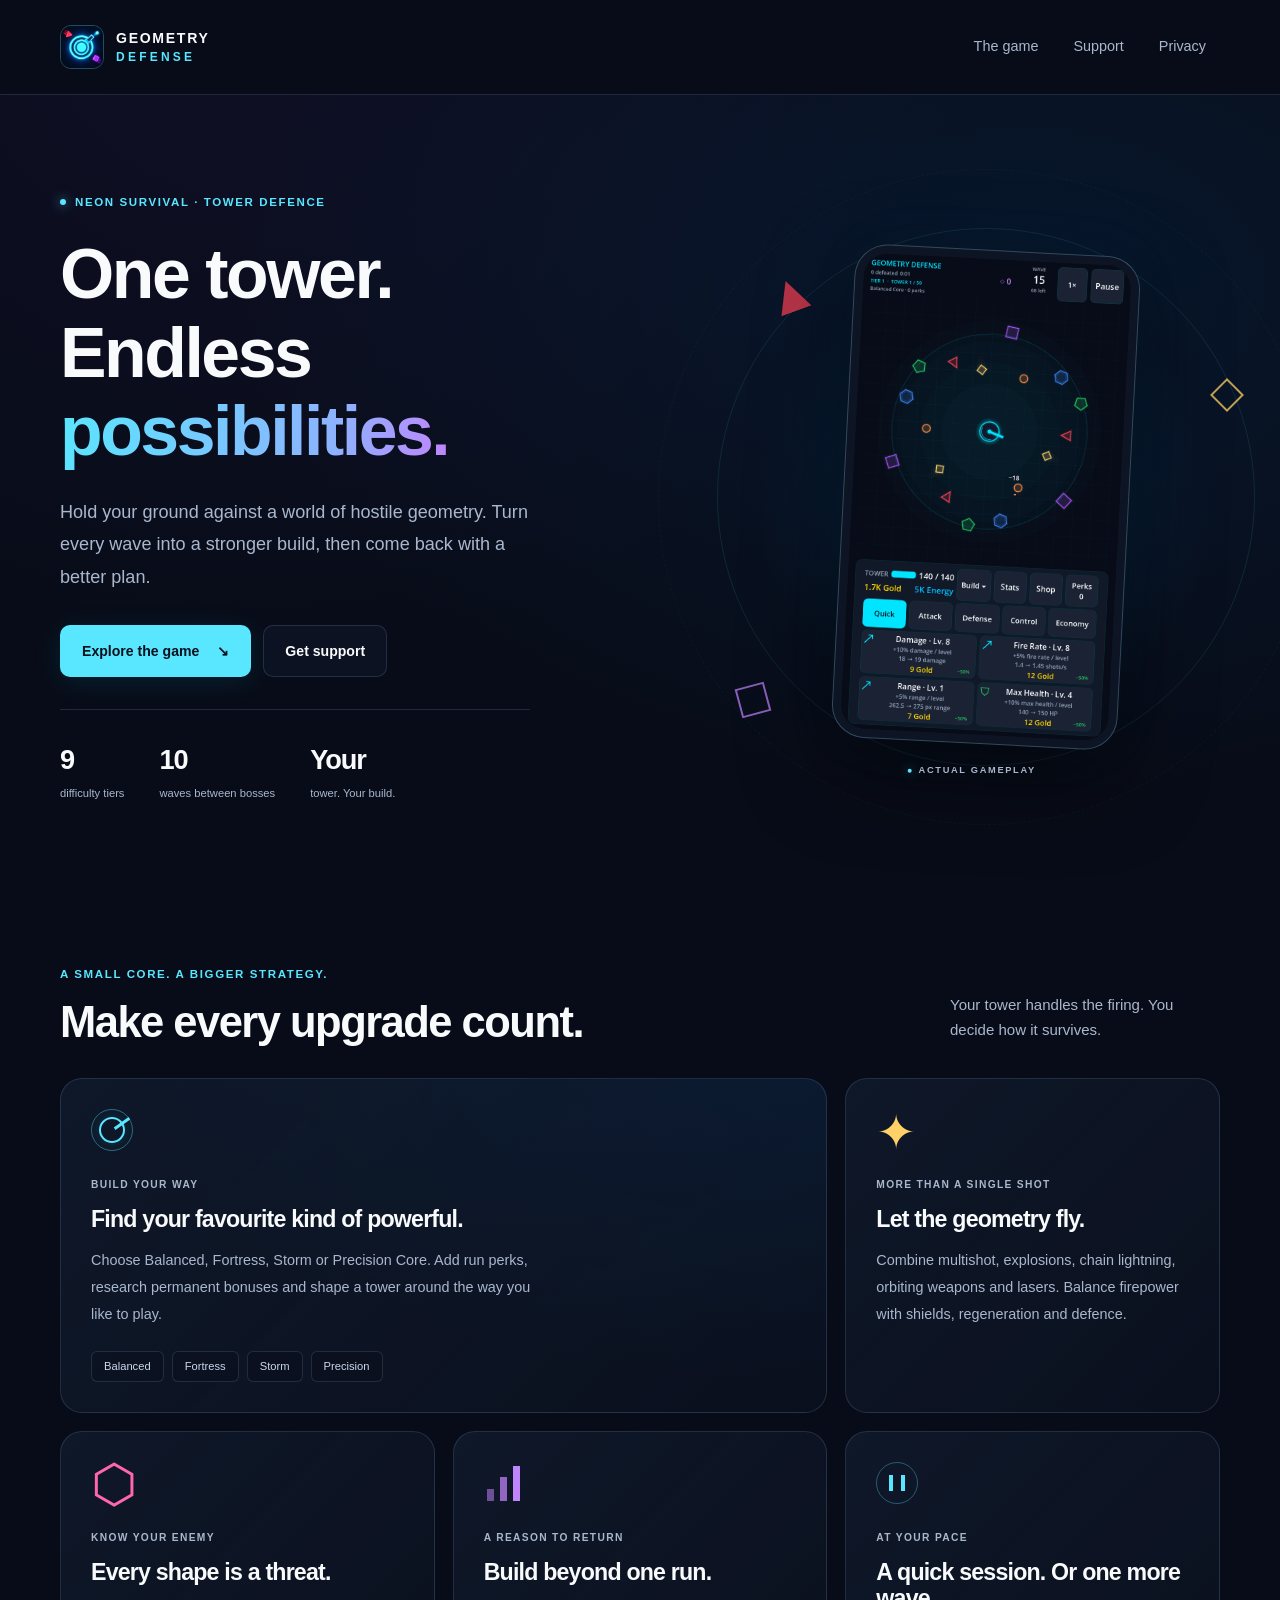
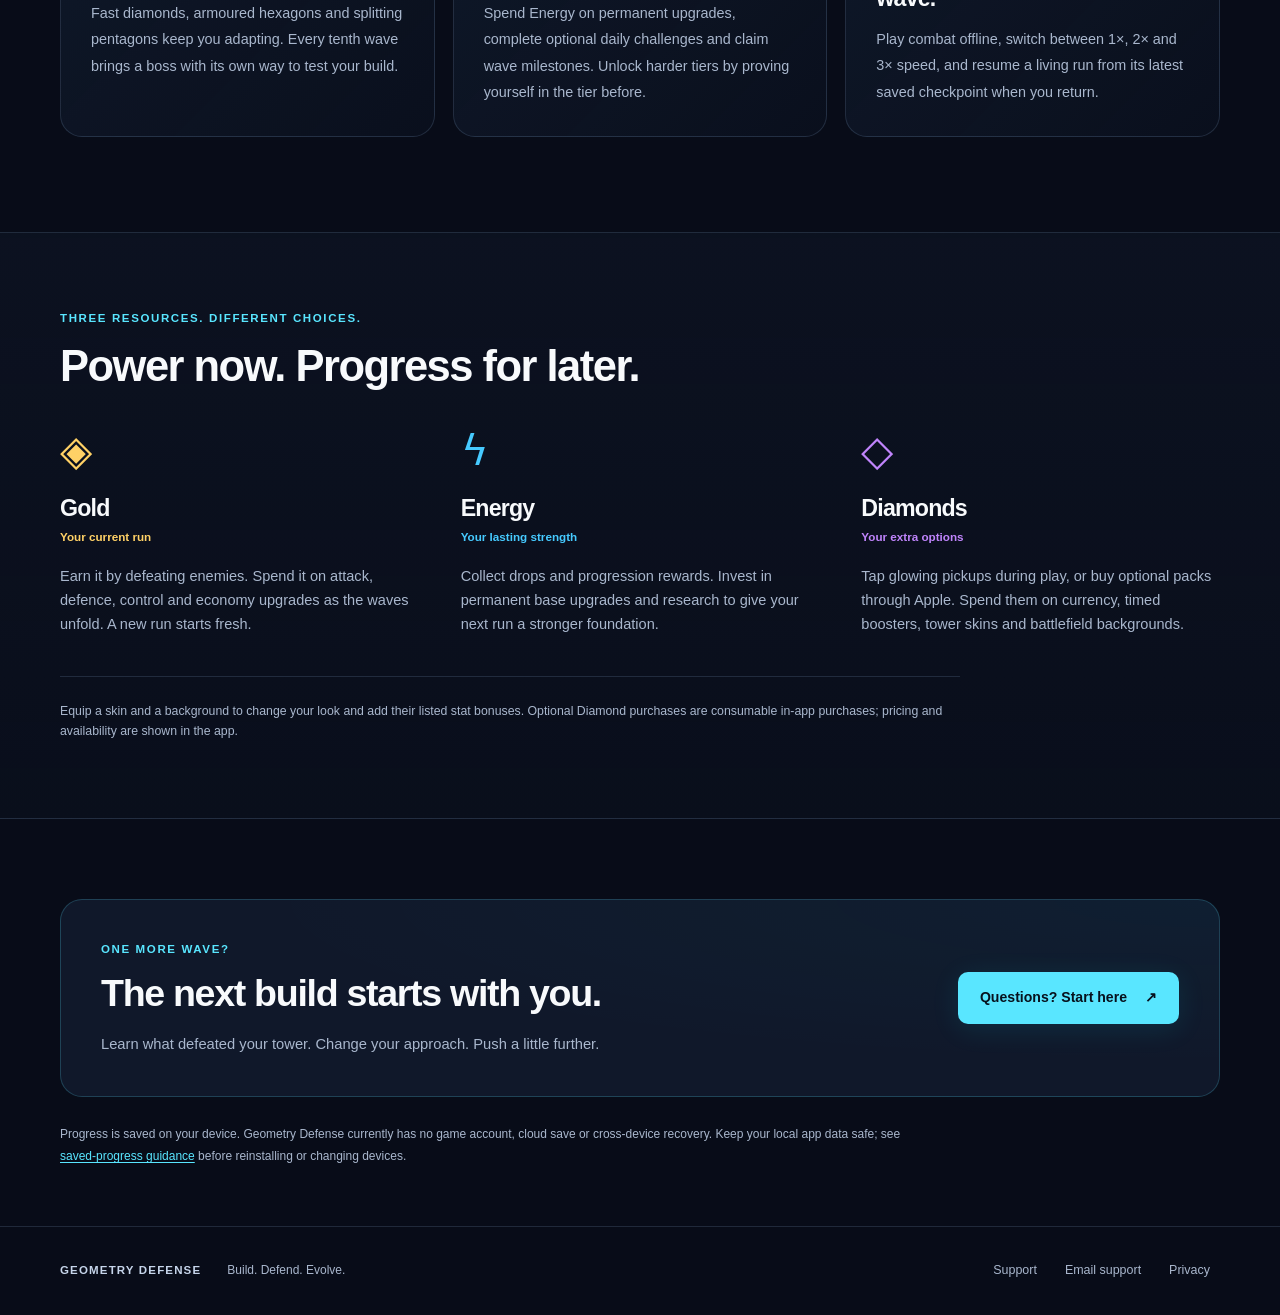
==== index.html @ 66e9f02a "Add files via upload" ====
<!doctype html>
<html lang="en-GB">
<head>
  <meta charset="utf-8">
  <meta name="viewport" content="width=device-width, initial-scale=1">
  <meta name="theme-color" content="#080C18">
  <meta name="description" content="Build a stronger tower. Survive another wave. Geometry Defense is a neon survival tower defence game with nine tiers, powerful upgrades and a build to make your own.">
  <title>Geometry Defense — Build. Defend. Evolve.</title>
  <link rel="icon" href="./assets/app-icon.png" type="image/png">
  <link rel="stylesheet" href="./assets/site.css">
</head>
<body>
  <a class="skip-link" href="#main">Skip to content</a>
  <header class="site-header">
    <div class="container header-inner">
      <a class="brand" href="./index.html" aria-label="Geometry Defense home">
        <img class="brand-icon" src="./assets/app-icon.png" width="44" height="44" alt="">
        <span class="brand-name">GEOMETRY<span>DEFENSE</span></span>
      </a>
      <nav class="site-nav" aria-label="Main navigation">
        <a href="#features">The game</a>
        <a href="./support.html">Support</a>
        <a href="./privacy.html">Privacy</a>
      </nav>
    </div>
  </header>
  <main id="main">
    <section class="hero container" aria-labelledby="hero-title">
      <div class="hero-copy">
        <p class="eyebrow"><span class="status-dot" aria-hidden="true"></span> NEON SURVIVAL · TOWER DEFENCE</p>
        <h1 id="hero-title">One tower.<br>Endless <span class="text-gradient">possibilities.</span></h1>
        <p class="hero-description">Hold your ground against a world of hostile geometry. Turn every wave into a stronger build, then come back with a better plan.</p>
        <div class="hero-actions">
          <a class="button button--primary" href="#features">Explore the game <span aria-hidden="true">↘</span></a>
          <a class="button button--secondary" href="./support.html">Get support</a>
        </div>
        <dl class="hero-facts">
          <div><dt>9</dt><dd>difficulty tiers</dd></div>
          <div><dt>10</dt><dd>waves between bosses</dd></div>
          <div><dt>Your</dt><dd>tower. Your build.</dd></div>
        </dl>
      </div>
      <div class="hero-visual">
        <div class="orbit orbit--one" aria-hidden="true"></div>
        <div class="orbit orbit--two" aria-hidden="true"></div>
        <span class="floating-shape floating-shape--triangle" aria-hidden="true"></span>
        <span class="floating-shape floating-shape--diamond" aria-hidden="true"></span>
        <span class="floating-shape floating-shape--square" aria-hidden="true"></span>
        <figure class="phone-frame">
          <div class="phone-screen"><img src="./assets/gameplay.png" width="720" height="1280" alt="Geometry Defense gameplay, showing the central neon tower, geometric enemies and two-column upgrade controls." fetchpriority="high"></div>
          <figcaption><span class="status-dot" aria-hidden="true"></span> ACTUAL GAMEPLAY</figcaption>
        </figure>
      </div>
    </section>

    <section class="feature-section container" id="features" aria-labelledby="features-title">
      <div class="section-heading">
        <div><p class="eyebrow">A SMALL CORE. A BIGGER STRATEGY.</p><h2 id="features-title">Make every upgrade count.</h2></div>
        <p>Your tower handles the firing. You decide how it survives.</p>
      </div>
      <div class="feature-grid">
        <article class="feature-card feature-card--wide">
          <div class="feature-symbol symbol-target" aria-hidden="true"><span></span></div>
          <p class="card-kicker">BUILD YOUR WAY</p>
          <h3>Find your favourite kind of powerful.</h3>
          <p>Choose Balanced, Fortress, Storm or Precision Core. Add run perks, research permanent bonuses and shape a tower around the way you like to play.</p>
          <div class="build-tags" aria-label="Available Cores"><span>Balanced</span><span>Fortress</span><span>Storm</span><span>Precision</span></div>
        </article>
        <article class="feature-card">
          <div class="feature-symbol symbol-burst" aria-hidden="true">✦</div>
          <p class="card-kicker">MORE THAN A SINGLE SHOT</p>
          <h3>Let the geometry fly.</h3>
          <p>Combine multishot, explosions, chain lightning, orbiting weapons and lasers. Balance firepower with shields, regeneration and defence.</p>
        </article>
        <article class="feature-card">
          <div class="feature-symbol symbol-boss" aria-hidden="true">⬡</div>
          <p class="card-kicker">KNOW YOUR ENEMY</p>
          <h3>Every shape is a threat.</h3>
          <p>Fast diamonds, armoured hexagons and splitting pentagons keep you adapting. Every tenth wave brings a boss with its own way to test your build.</p>
        </article>
        <article class="feature-card">
          <div class="feature-symbol symbol-progress" aria-hidden="true"><i></i><i></i><i></i></div>
          <p class="card-kicker">A REASON TO RETURN</p>
          <h3>Build beyond one run.</h3>
          <p>Spend Energy on permanent upgrades, complete optional daily challenges and claim wave milestones. Unlock harder tiers by proving yourself in the tier before.</p>
        </article>
        <article class="feature-card">
          <div class="feature-symbol symbol-pause" aria-hidden="true"><i></i><i></i></div>
          <p class="card-kicker">AT YOUR PACE</p>
          <h3>A quick session. Or one more wave.</h3>
          <p>Play combat offline, switch between 1×, 2× and 3× speed, and resume a living run from its latest saved checkpoint when you return.</p>
        </article>
      </div>
    </section>

    <section class="currency-section" aria-labelledby="currency-title">
      <div class="container">
        <div class="section-heading"><div><p class="eyebrow">THREE RESOURCES. DIFFERENT CHOICES.</p><h2 id="currency-title">Power now. Progress for later.</h2></div></div>
        <div class="currency-grid">
          <article class="currency-card currency-card--gold"><span class="currency-icon" aria-hidden="true">◈</span><h3>Gold</h3><p class="currency-role">Your current run</p><p>Earn it by defeating enemies. Spend it on attack, defence, control and economy upgrades as the waves unfold. A new run starts fresh.</p></article>
          <article class="currency-card currency-card--energy"><span class="currency-icon" aria-hidden="true">ϟ</span><h3>Energy</h3><p class="currency-role">Your lasting strength</p><p>Collect drops and progression rewards. Invest in permanent base upgrades and research to give your next run a stronger foundation.</p></article>
          <article class="currency-card currency-card--diamonds"><span class="currency-icon" aria-hidden="true">◇</span><h3>Diamonds</h3><p class="currency-role">Your extra options</p><p>Tap glowing pickups during play, or buy optional packs through Apple. Spend them on currency, timed boosters, tower skins and battlefield backgrounds.</p></article>
        </div>
        <p class="section-note">Equip a skin and a background to change your look and add their listed stat bonuses. Optional Diamond purchases are consumable in-app purchases; pricing and availability are shown in the app.</p>
      </div>
    </section>

    <section class="container closing-section" aria-labelledby="closing-title">
      <div class="closing-panel">
        <div><p class="eyebrow">ONE MORE WAVE?</p><h2 id="closing-title">The next build starts with you.</h2><p>Learn what defeated your tower. Change your approach. Push a little further.</p></div>
        <a class="button button--primary" href="./support.html">Questions? Start here <span aria-hidden="true">↗</span></a>
      </div>
      <p class="save-note">Progress is saved on your device. Geometry Defense currently has no game account, cloud save or cross-device recovery. Keep your local app data safe; see <a href="./support.html#saved-progress">saved-progress guidance</a> before reinstalling or changing devices.</p>
    </section>
  </main>
  <footer class="site-footer"><div class="container footer-inner"><a class="footer-brand" href="./index.html">GEOMETRY DEFENSE</a><p>Build. Defend. Evolve.</p><nav class="footer-links" aria-label="Footer navigation"><a href="./support.html">Support</a><a href="mailto:tony-dev86@outlook.com">Email support</a><a href="./privacy.html">Privacy</a></nav></div></footer>
</body>
</html>
---- assets/site.css ----
/* Geometry Defense: dependency-free, accessible GitHub Pages presentation. */
:root {
  color-scheme: dark;
  --bg: #080c18;
  --surface: #10182a;
  --panel: #111827;
  --text: #f8fafc;
  --muted: #a9b7cd;
  --cyan: #59e6ff;
  --cyan-bright: #00e5ff;
  --purple: #c084fc;
  --gold: #ffd166;
  --line: rgba(150, 184, 222, .17);
  --radius: 22px;
}
* { box-sizing: border-box; }
html { scroll-behavior: smooth; scroll-padding-top: 104px; }
body { margin: 0; overflow-x: clip; background: var(--bg); color: var(--text); font-family: -apple-system, BlinkMacSystemFont, "Segoe UI", sans-serif; font-size: 16px; line-height: 1.65; -webkit-font-smoothing: antialiased; }
body::before { content: ""; position: absolute; inset: 0 0 auto; height: 950px; pointer-events: none; z-index: -1; background: radial-gradient(ellipse at 80% 30%, rgba(0, 140, 255, .09), transparent 55%), radial-gradient(ellipse at 20% 0%, rgba(128, 72, 255, .06), transparent 50%); }
a { color: var(--cyan); text-underline-offset: .2em; }
a:hover { color: #b7f7ff; }
button, input, textarea { font: inherit; }
a:focus-visible, button:focus-visible, input:focus-visible, textarea:focus-visible, summary:focus-visible { outline: 3px solid var(--cyan); outline-offset: 5px; }
img { max-width: 100%; height: auto; }
h1, h2, h3, h4, p, figure { margin-top: 0; }
h1, h2, h3, h4 { color: var(--text); line-height: 1.12; letter-spacing: -.035em; }
h1 { font-size: clamp(2.65rem, 5.45vw, 4.55rem); font-weight: 760; margin-bottom: 26px; }
h2 { font-size: clamp(2rem, 3.4vw, 2.9rem); margin-bottom: 18px; }
h3 { font-size: 1.45rem; margin-bottom: 15px; }
p { margin-bottom: 20px; }
.container { width: min(1160px, calc(100% - 64px)); margin-inline: auto; }
.skip-link { position: fixed; left: 16px; top: -100px; z-index: 100; padding: 12px 20px; border-radius: 8px; background: var(--cyan); color: var(--bg); font-weight: 700; }
.skip-link:focus { top: 12px; }
.site-header { position: relative; z-index: 20; border-bottom: 1px solid var(--line); background: rgba(8, 12, 24, .94); }
.header-inner { display: flex; align-items: center; justify-content: space-between; gap: 28px; min-height: 94px; }
.brand { display: inline-flex; align-items: center; gap: 12px; text-decoration: none; color: var(--text); flex-shrink: 0; }
.brand-icon { width: 44px; height: 44px; border: 1px solid rgba(89, 230, 255, .3); border-radius: 11px; }
.brand-name { font-size: .88rem; font-weight: 800; letter-spacing: .12em; line-height: 1.2; }
.brand-name span { display: block; font-size: .75rem; letter-spacing: .27em; color: var(--cyan); margin-top: 3px; }
.site-nav { display: flex; flex-wrap: wrap; gap: 7px; align-items: center; }
.site-nav a { display: inline-flex; align-items: center; min-height: 44px; padding: 8px 14px; color: var(--muted); text-decoration: none; border-radius: 8px; font-size: .9rem; }
.site-nav a:hover, .site-nav a[aria-current="page"] { background: rgba(89, 230, 255, .06); color: var(--text); }
.hero { display: grid; grid-template-columns: 1.15fr .85fr; align-items: center; gap: 58px; padding-top: 74px; padding-bottom: 90px; min-height: 790px; }
.hero-copy { padding-block: 24px; position: relative; z-index: 1; }
.eyebrow { display: flex; align-items: center; gap: 9px; color: var(--cyan); font-size: .72rem; font-weight: 700; letter-spacing: .14em; line-height: 1.6; margin-bottom: 24px; }
.status-dot { display: inline-block; width: 6px; height: 6px; flex: 0 0 6px; border-radius: 50%; background: var(--cyan); box-shadow: 0 0 11px rgba(89, 230, 255, .7); }
.text-gradient { color: var(--cyan); background: linear-gradient(100deg, #59e6ff, #8db3ff 70%, #c084fc); -webkit-background-clip: text; background-clip: text; -webkit-text-fill-color: transparent; }
.hero-description { max-width: 470px; font-size: 1.13rem; line-height: 1.8; color: var(--muted); }
.hero-actions { display: flex; flex-wrap: wrap; gap: 12px; margin-top: 32px; }
.button { display: inline-flex; align-items: center; justify-content: center; gap: 18px; min-height: 52px; padding: 13px 21px; border: 1px solid transparent; border-radius: 10px; font-size: .88rem; font-weight: 700; text-align: center; line-height: 1.4; text-decoration: none; transition: background .18s ease, transform .18s ease, border-color .18s ease; }
.button:hover { transform: translateY(-2px); }
.button--primary { background: var(--cyan); color: #07111d; box-shadow: 0 5px 28px rgba(0, 229, 255, .1); }
.button--primary:hover { background: #a2f2ff; color: #07111d; }
.button--secondary { color: var(--text); border-color: var(--line); background: rgba(16, 24, 42, .6); }
.button--secondary:hover { border-color: rgba(89, 230, 255, .5); color: var(--text); }
.hero-facts { display: flex; gap: 35px; padding-top: 34px; margin: 32px 0 0; border-top: 1px solid var(--line); max-width: 470px; }
.hero-facts dt { font-size: 1.7rem; font-weight: 700; line-height: 1.2; letter-spacing: -.04em; }
.hero-facts dd { margin: 8px 0 0; font-size: .7rem; color: var(--muted); line-height: 1.45; }
.hero-visual { position: relative; min-width: 0; display: flex; align-items: center; justify-content: center; }
.hero-visual::before { content: ""; position: absolute; width: 100%; aspect-ratio: 1; border-radius: 50%; background: radial-gradient(circle, rgba(0, 229, 255, .13), rgba(0, 140, 255, .045) 50%, transparent 70%); }
.phone-frame { position: relative; width: min(100%, 286px); padding: 8px; background: #0d1423; border: 1px solid rgba(137, 196, 227, .3); border-radius: 33px; box-shadow: 0 30px 85px #0008, 0 0 70px #00bfff09; transform: rotate(3deg); margin: 0; }
.phone-screen { overflow: hidden; border-radius: 24px; background: var(--bg); }
.phone-screen img { display: block; width: 100%; aspect-ratio: 720 / 1280; object-fit: cover; }
.phone-frame figcaption { display: flex; align-items: center; justify-content: center; gap: 7px; position: absolute; top: calc(100% + 20px); left: 0; right: 0; color: var(--muted); font-size: .58rem; font-weight: 600; letter-spacing: .18em; transform: rotate(-3deg); }
.phone-frame figcaption .status-dot { width: 4px; height: 4px; flex-basis: 4px; }
.orbit { position: absolute; width: 115%; aspect-ratio: 1; border: 1px solid rgba(89, 230, 255, .1); border-radius: 50%; }
.orbit--two { width: 140%; border-style: dashed; border-color: rgba(89, 230, 255, .045); }
.floating-shape { position: absolute; display: block; animation: drift 9s ease-in-out infinite alternate; }
.floating-shape--triangle { top: 6%; left: 5%; width: 32px; height: 32px; background: #ff4055; clip-path: polygon(50% 0, 100% 100%, 0 100%); opacity: .7; transform: rotate(-20deg); }
.floating-shape--diamond { right: -4%; top: 27%; width: 24px; height: 24px; border: 2px solid var(--gold); rotate: 45deg; opacity: .75; animation-delay: -3s; }
.floating-shape--square { bottom: 6%; left: -3%; width: 30px; height: 30px; border: 2px solid var(--purple); rotate: -15deg; opacity: .7; animation-delay: -6s; }
@keyframes drift { to { translate: 0 -14px; rotate: 12deg; } }
.feature-section { padding-block: 50px 95px; scroll-margin-top: 30px; }
.section-heading { display: flex; justify-content: space-between; align-items: end; gap: 45px; margin-bottom: 32px; }
.section-heading .eyebrow { margin-bottom: 14px; }
.section-heading h2 { margin-bottom: 0; }
.section-heading > p { color: var(--muted); max-width: 270px; margin: 0 0 4px; font-size: .94rem; }
.feature-grid { display: grid; grid-template-columns: repeat(3, minmax(0, 1fr)); gap: 18px; }
.feature-card { padding: 30px; border: 1px solid var(--line); border-radius: var(--radius); background: linear-gradient(135deg, rgba(18, 29, 48, .72), rgba(13, 20, 35, .5)); }
.feature-card--wide { grid-column: span 2; background: radial-gradient(ellipse at 100% 0%, #008cff12, transparent 65%), linear-gradient(135deg, #121d30b8, #0d142380); }
.card-kicker { font-size: .64rem; letter-spacing: .13em; font-weight: 700; color: var(--muted); margin-bottom: 12px; }
.feature-card p:last-child { margin-bottom: 0; }
.feature-card p:not(.card-kicker) { color: var(--muted); font-size: .9rem; line-height: 1.85; }
.feature-card--wide > p:not(.card-kicker) { max-width: 450px; }
.feature-symbol { width: 42px; height: 42px; margin-bottom: 26px; color: var(--cyan); position: relative; }
.symbol-target { border: 1px solid #59e6ff66; border-radius: 50%; display: grid; place-items: center; }
.symbol-target::before { content: ""; width: 22px; height: 22px; border: 2px solid var(--cyan); border-radius: 50%; box-shadow: 0 0 14px #00e5ff26; }
.symbol-target span { position: absolute; width: 18px; height: 3px; background: var(--cyan); rotate: -35deg; translate: 10px -7px; }
.symbol-burst { color: var(--gold); font-size: 3rem; line-height: 1; }
.symbol-boss { color: #ff66ad; font-size: 3.3rem; line-height: .85; }
.symbol-progress { display: flex; align-items: end; gap: 6px; padding: 3px; }
.symbol-progress i { width: 7px; height: 12px; background: #c084fc88; }
.symbol-progress i:nth-child(2) { height: 24px; background: #c084fcbb; }
.symbol-progress i:nth-child(3) { height: 35px; background: var(--purple); }
.symbol-pause { display: flex; justify-content: center; align-items: center; gap: 8px; border: 1px solid #59e6ff55; border-radius: 50%; }
.symbol-pause i { width: 4px; height: 16px; background: var(--cyan); }
.build-tags { display: flex; flex-wrap: wrap; gap: 8px; margin-top: 24px; }
.build-tags span { padding: 5px 12px; border: 1px solid var(--line); border-radius: 6px; font-size: .7rem; color: #c9d8ec; background: #080c184d; }
.currency-section { padding-block: 76px; border-block: 1px solid var(--line); background: linear-gradient(180deg, #10182a70, #10182a30); }
.currency-grid { display: grid; grid-template-columns: repeat(3, minmax(0, 1fr)); gap: 42px; margin-top: 40px; }
.currency-card { --currency-color: var(--cyan); }
.currency-card--gold { --currency-color: var(--gold); }
.currency-card--energy { --currency-color: #46caff; }
.currency-card--diamonds { --currency-color: var(--purple); }
.currency-icon { display: block; color: var(--currency-color); font-size: 2.65rem; line-height: 1; margin-bottom: 22px; }
.currency-card h3 { margin-bottom: 6px; }
.currency-card p { font-size: .91rem; color: var(--muted); }
.currency-card .currency-role { color: var(--currency-color); font-size: .73rem; font-weight: 650; margin-bottom: 18px; }
.section-note { border-top: 1px solid var(--line); padding-top: 24px; margin: 20px 0 0; color: var(--muted); font-size: .77rem; max-width: 900px; }
.closing-section { padding-block: 80px 58px; }
.closing-panel { display: flex; align-items: center; justify-content: space-between; gap: 38px; padding: 40px; border: 1px solid #59e6ff33; border-radius: var(--radius); background: radial-gradient(ellipse at 100% 0, #00e5ff09, transparent 60%), var(--surface); }
.closing-panel .eyebrow { margin-bottom: 14px; }
.closing-panel h2 { font-size: clamp(1.8rem, 3vw, 2.35rem); }
.closing-panel p:last-child { color: var(--muted); font-size: .92rem; margin-bottom: 0; }
.closing-panel .button { flex-shrink: 0; }
.save-note { font-size: .75rem; color: var(--muted); max-width: 850px; margin: 27px 0 0; line-height: 1.8; }
.site-footer { border-top: 1px solid var(--line); padding-block: 22px; }
.footer-inner { display: flex; align-items: center; flex-wrap: wrap; gap: 16px 26px; }
.footer-brand { color: #c6d5ea; font-size: .72rem; font-weight: 800; letter-spacing: .1em; text-decoration: none; }
.footer-inner > p { font-size: .75rem; color: var(--muted); margin: 0; }
.footer-links { display: flex; flex-wrap: wrap; gap: 8px; margin-left: auto; }
.footer-links a { display: inline-flex; align-items: center; min-height: 44px; padding: 8px 10px; color: var(--muted); font-size: .78rem; text-decoration: none; }
.footer-links a:hover { color: var(--cyan); }
/* Shared support/privacy page contract. */
.page-shell { padding-block: 62px 80px; }
.page-heading { max-width: 850px; margin-bottom: 44px; }
.page-heading .eyebrow { margin-bottom: 16px; }
.page-heading h1 { font-size: clamp(2.4rem, 5vw, 4rem); margin-bottom: 22px; }
.lead { font-size: 1.12rem; color: var(--muted); line-height: 1.8; }
.article-layout { display: grid; grid-template-columns: minmax(0, 2.2fr) minmax(210px, 1fr); gap: 50px; align-items: start; }
.prose { max-width: 820px; overflow-wrap: anywhere; }
.prose h2 { font-size: 1.7rem; margin-top: 45px; margin-bottom: 18px; scroll-margin-top: 30px; }
.prose h3 { font-size: 1.18rem; margin-top: 28px; margin-bottom: 12px; }
.prose p, .prose li { color: #bac6d9; }
.prose ul, .prose ol { padding-left: 24px; margin-bottom: 24px; }
.prose li + li { margin-top: 8px; }
.prose strong { color: var(--text); }
.prose code { font-size: .88em; color: #b5eeff; background: #162238; border: 1px solid var(--line); border-radius: 4px; padding: 2px 5px; }
.prose table { width: 100%; border-collapse: collapse; margin-block: 24px; font-size: .88rem; }
.prose th, .prose td { padding: 13px 14px; border: 1px solid var(--line); text-align: left; vertical-align: top; }
.prose th { color: var(--text); background: var(--surface); }
.prose td { color: #bac6d9; }
.prose .updated { font-size: .8rem; color: var(--muted); }
.panel, .notice { padding: 25px 28px; border: 1px solid var(--line); border-radius: 16px; background: var(--surface); margin-bottom: 26px; }
.panel h2, .panel h3, .notice h2, .notice h3 { margin-top: 0; }
.panel p:last-child, .notice p:last-child { margin-bottom: 0; }
.notice { border-color: #59e6ff33; }
.notice--warning { border-color: #ffd16655; background: #ffd16608; }
.notice--warning strong { color: var(--gold); }
.card-grid { display: grid; grid-template-columns: repeat(2, minmax(0, 1fr)); gap: 18px; margin-block: 28px; }
.link-card { display: block; padding: 25px; border: 1px solid var(--line); border-radius: 16px; background: var(--surface); text-decoration: none; color: var(--text); transition: border-color .18s ease; }
.link-card:hover { border-color: #59e6ff66; color: var(--text); }
.link-card h2, .link-card h3 { font-size: 1.2rem; margin: 0 0 12px; }
.link-card p { color: var(--muted); font-size: .9rem; margin: 0; }
.faq-list { margin-block: 28px; }
.faq-list details { border-block-start: 1px solid var(--line); padding-block: 5px; }
.faq-list details:last-child { border-block-end: 1px solid var(--line); }
.faq-list summary { cursor: pointer; min-height: 60px; padding: 17px 8px 17px 2px; color: var(--text); font-weight: 650; }
.faq-list details > :not(summary) { margin-inline: 2px; }
.faq-list details p:first-of-type { margin-top: 8px; }
.toc { font-size: .88rem; }
.toc a { display: block; min-height: 44px; padding-block: 10px; text-decoration: none; border-bottom: 1px solid var(--line); }
.back-link { display: inline-flex; align-items: center; gap: 8px; min-height: 44px; margin-bottom: 22px; font-size: .85rem; text-decoration: none; }
@media (min-width: 1500px) { .hero { gap: 90px; } }
@media (max-width: 1050px) {
  .hero { gap: 35px; min-height: 740px; }
  .hero-facts { gap: 25px; }
  .hero-visual .orbit--two { width: 120%; }
  .feature-card { padding: 25px; }
  .currency-grid { gap: 27px; }
  .closing-panel { padding: 32px; }
}
@media (max-width: 800px) {
  .container { width: min(100% - 40px, 700px); }
  .hero { grid-template-columns: 1fr 1fr; gap: 28px; padding-top: 50px; padding-bottom: 75px; min-height: auto; }
  h1 { font-size: clamp(2.3rem, 5.3vw, 3.3rem); }
  .hero-description { font-size: 1rem; }
  .hero-actions { gap: 10px; }
  .hero-actions .button { min-width: 175px; }
  .hero-facts { gap: 20px; margin-top: 25px; padding-top: 25px; }
  .hero-facts dt { font-size: 1.4rem; }
  .hero-facts dd { font-size: .63rem; }
  .phone-frame { border-radius: 29px; padding: 6px; }
  .phone-screen { border-radius: 22px; }
  .section-heading { gap: 28px; align-items: start; }
  .section-heading > p { max-width: 200px; font-size: .85rem; }
  .feature-grid { grid-template-columns: repeat(2, minmax(0, 1fr)); }
  .feature-card--wide { grid-column: auto; }
  .feature-grid > :last-child { grid-column: span 2; }
  .currency-section { padding-block: 56px; }
  .currency-grid { gap: 22px; }
  .currency-card p { font-size: .85rem; }
  .closing-panel { display: block; }
  .closing-panel .button { margin-top: 26px; }
  .article-layout { grid-template-columns: 1fr; gap: 25px; }
}
@media (max-width: 600px) {
  .header-inner { min-height: 86px; gap: 12px; flex-wrap: wrap; padding-block: 15px 9px; }
  .brand-icon { width: 37px; height: 37px; border-radius: 9px; }
  .brand { gap: 9px; }
  .brand-name { font-size: .71rem; }
  .brand-name span { font-size: .61rem; }
  .site-nav { gap: 0; margin-left: -9px; }
  .site-nav a { font-size: .79rem; padding-inline: 9px; }
  .hero { grid-template-columns: 1fr; gap: 50px; padding-top: 32px; padding-bottom: 63px; }
  .hero-copy { padding: 0; }
  h1 { font-size: clamp(2.65rem, 10.6vw, 3.8rem); margin-bottom: 22px; }
  .eyebrow { font-size: .61rem; margin-bottom: 21px; }
  .hero-description { max-width: 400px; font-size: 1rem; }
  .hero-actions { margin-top: 26px; }
  .hero-actions .button { min-width: 0; padding-inline: 17px; font-size: .83rem; }
  .hero-facts { justify-content: space-between; max-width: 390px; gap: 12px; padding-top: 24px; }
  .hero-facts dt { font-size: 1.6rem; }
  .hero-facts dd { font-size: .69rem; }
  .hero-visual { width: min(100% - 55px, 345px); margin: 0 auto 25px; }
  .phone-frame { width: 240px; }
  .hero-visual .orbit--one { width: 115%; }
  .hero-visual .orbit--two { width: 133%; max-width: calc(100vw - 14px); }
  .floating-shape--triangle { left: -7px; }
  .floating-shape--diamond { right: -15px; }
  .floating-shape--square { left: -16px; }
  .feature-section { padding-block: 30px 55px; }
  .section-heading { display: block; margin-bottom: 25px; }
  .section-heading > p { max-width: 100%; margin-top: 18px; font-size: .94rem; }
  .section-heading h2 { font-size: 2rem; }
  .feature-grid { grid-template-columns: 1fr; gap: 14px; }
  .feature-grid > :last-child { grid-column: auto; }
  .feature-card { padding: 27px; }
  .feature-symbol { margin-bottom: 23px; }
  .feature-card h3 { font-size: 1.45rem; }
  .currency-section { padding-block: 46px; }
  .currency-grid { grid-template-columns: 1fr; gap: 32px; margin-top: 30px; }
  .currency-card { position: relative; padding-left: 53px; }
  .currency-icon { position: absolute; top: 0; left: 0; font-size: 2.1rem; }
  .currency-card h3 { font-size: 1.4rem; }
  .currency-card p { font-size: .9rem; margin-bottom: 0; }
  .currency-card .currency-role { margin-block: 8px 12px; }
  .section-note { margin-top: 28px; padding-top: 22px; }
  .closing-section { padding-block: 48px 34px; }
  .closing-panel { padding: 27px; }
  .closing-panel h2 { font-size: 1.95rem; }
  .footer-inner { gap: 7px 16px; }
  .footer-inner > p { display: none; }
  .footer-links { gap: 0; }
  .footer-links a { padding-inline: 7px; }
  .page-shell { padding-block: 40px 50px; }
  .page-heading { margin-bottom: 30px; }
  .page-heading h1 { font-size: 2.7rem; }
  .lead { font-size: 1rem; }
  .card-grid { grid-template-columns: 1fr; }
  .panel, .notice { padding: 21px; }
  .prose h2 { font-size: 1.5rem; }
  .prose table { display: block; overflow-x: auto; }
}
@media (max-width: 359px) {
  .container { width: calc(100% - 32px); }
  .header-inner { gap: 7px; }
  .site-nav a { padding-inline: 7px; }
  .hero-actions { flex-direction: column; align-items: stretch; }
  .hero-facts dd { font-size: .63rem; }
  .footer-brand { font-size: .65rem; }
  .footer-links a { font-size: .72rem; }
}
@media (prefers-reduced-motion: reduce) {
  html { scroll-behavior: auto; }
  *, *::before, *::after { animation: none !important; transition: none !important; }
  .button:hover { transform: none; }
}
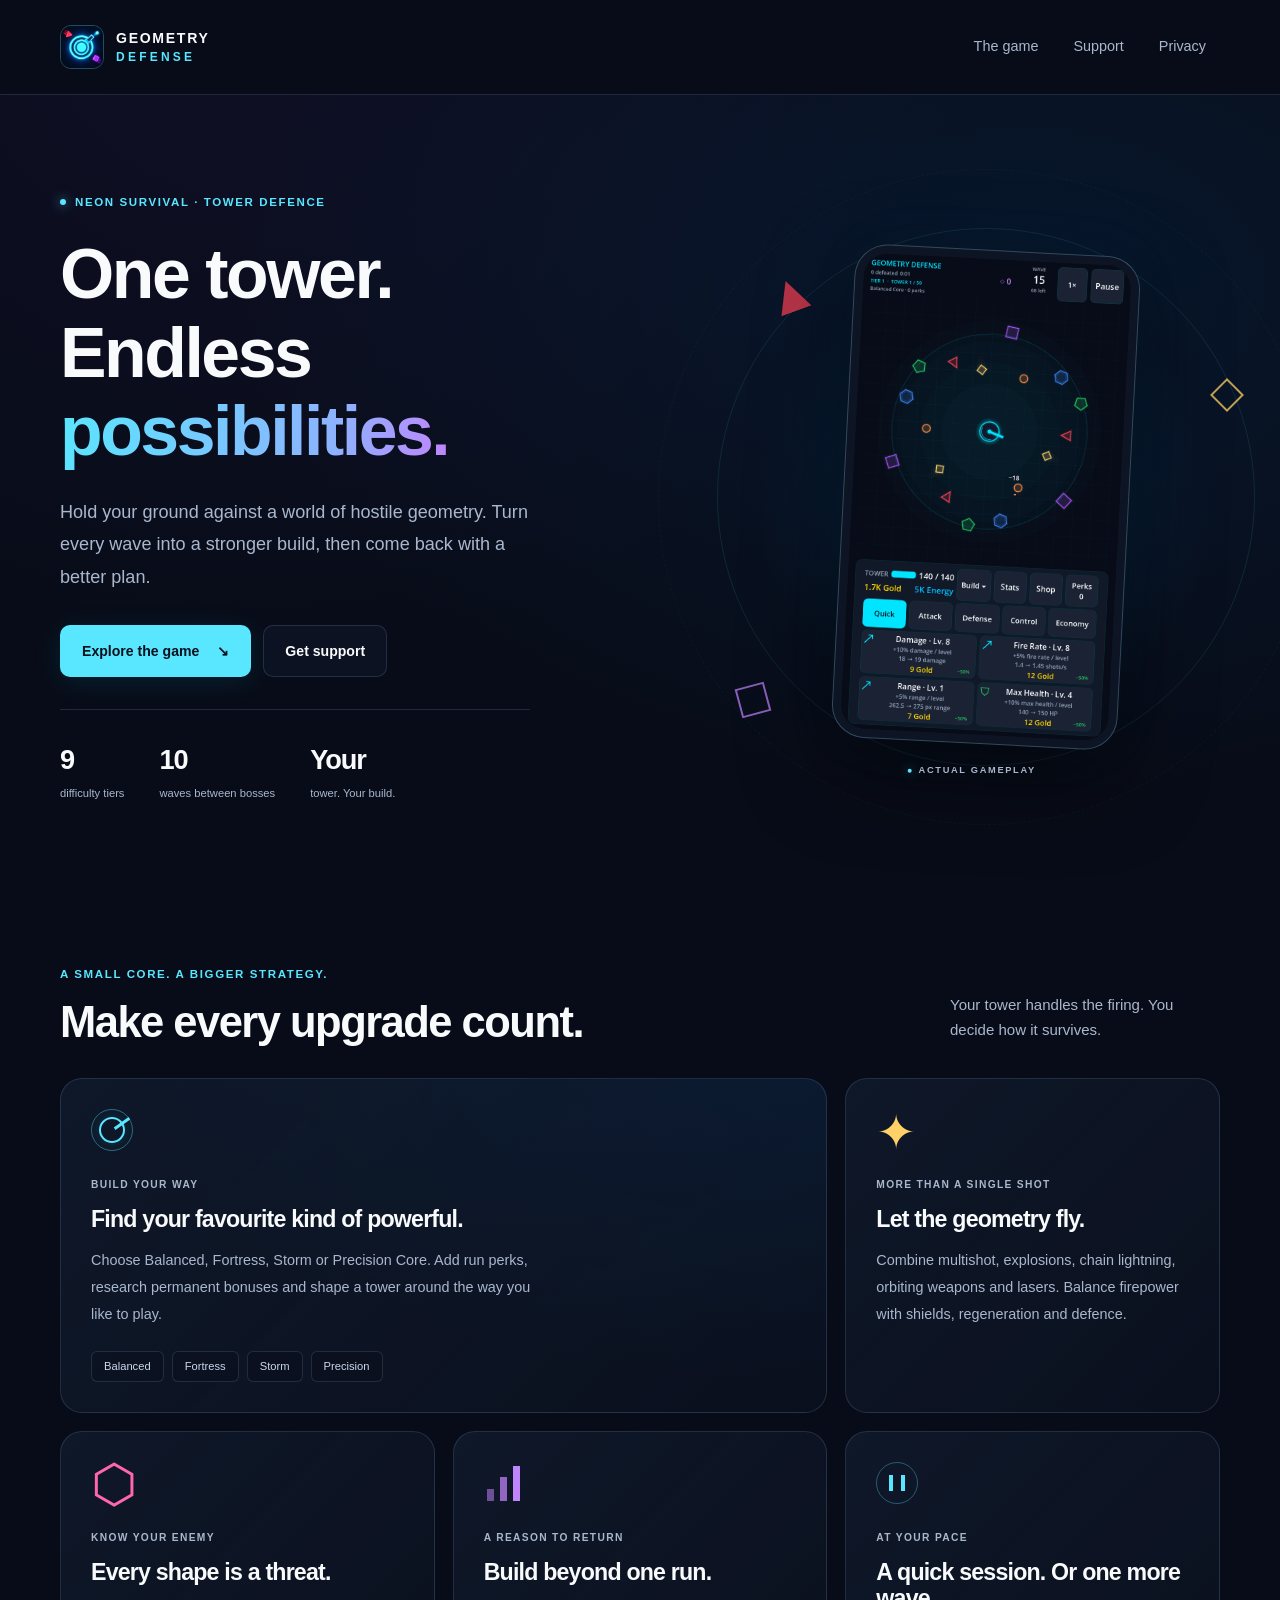
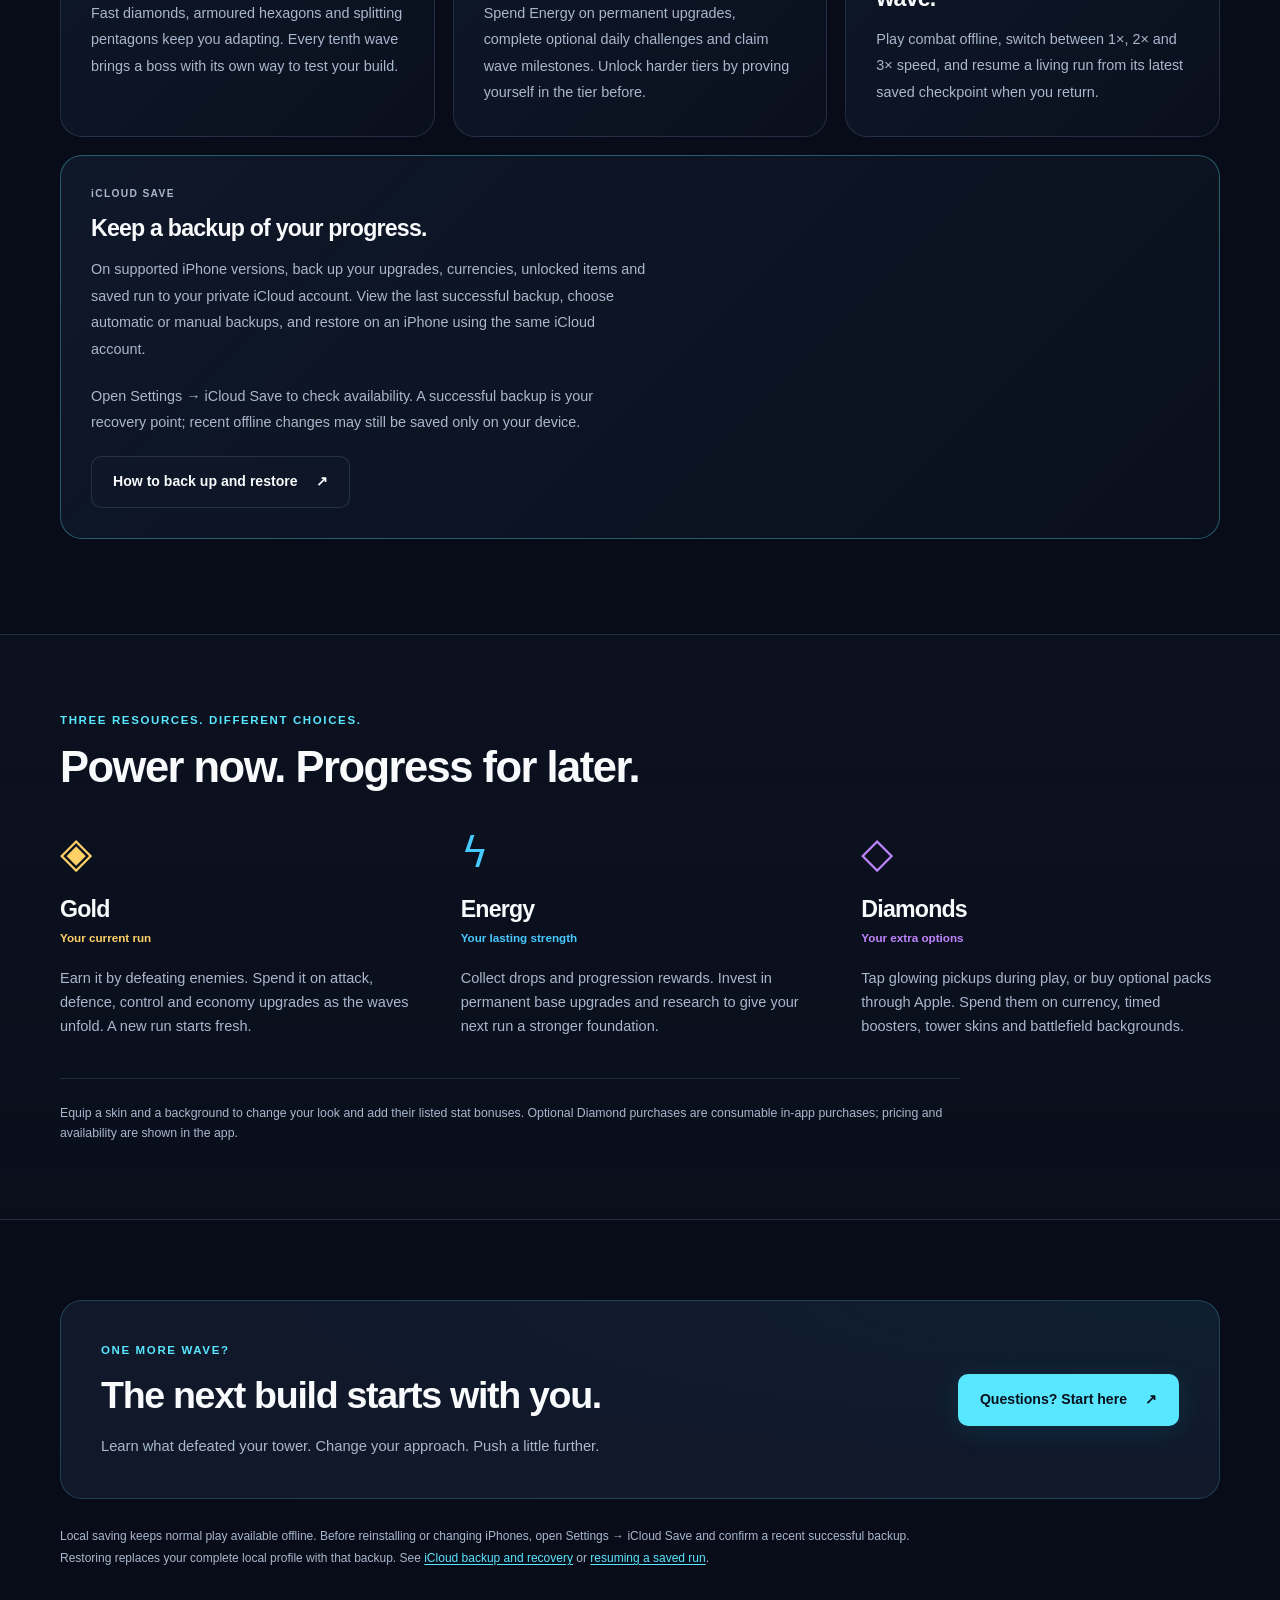
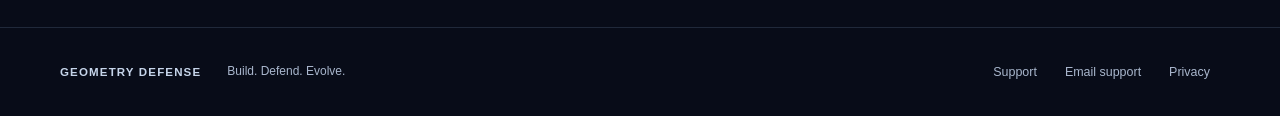
==== commit aee366ae: "Add files via upload" ====
--- a/index.html
+++ b/index.html
@@ -4,7 +4,7 @@
   <meta charset="utf-8">
   <meta name="viewport" content="width=device-width, initial-scale=1">
   <meta name="theme-color" content="#080C18">
-  <meta name="description" content="Build a stronger tower. Survive another wave. Geometry Defense is a neon survival tower defence game with nine tiers, powerful upgrades and a build to make your own.">
+  <meta name="description" content="Build a stronger tower. Survive another wave. Geometry Defense combines neon tower defence, permanent upgrades and optional iCloud backups on supported iPhone versions.">
   <title>Geometry Defense — Build. Defend. Evolve.</title>
   <link rel="icon" href="./assets/app-icon.png" type="image/png">
   <link rel="stylesheet" href="./assets/site.css">
@@ -90,6 +90,13 @@
           <h3>A quick session. Or one more wave.</h3>
           <p>Play combat offline, switch between 1×, 2× and 3× speed, and resume a living run from its latest saved checkpoint when you return.</p>
         </article>
+        <article class="feature-card feature-card--cloud" id="cloud-save">
+          <p class="card-kicker">iCLOUD SAVE</p>
+          <h3>Keep a backup of your progress.</h3>
+          <p>On supported iPhone versions, back up your upgrades, currencies, unlocked items and saved run to your private iCloud account. View the last successful backup, choose automatic or manual backups, and restore on an iPhone using the same iCloud account.</p>
+          <p>Open Settings → iCloud Save to check availability. A successful backup is your recovery point; recent offline changes may still be saved only on your device.</p>
+          <a class="button button--secondary" href="./support.html#icloud-save">How to back up and restore <span aria-hidden="true">↗</span></a>
+        </article>
       </div>
     </section>
 
@@ -110,7 +117,7 @@
         <div><p class="eyebrow">ONE MORE WAVE?</p><h2 id="closing-title">The next build starts with you.</h2><p>Learn what defeated your tower. Change your approach. Push a little further.</p></div>
         <a class="button button--primary" href="./support.html">Questions? Start here <span aria-hidden="true">↗</span></a>
       </div>
-      <p class="save-note">Progress is saved on your device. Geometry Defense currently has no game account, cloud save or cross-device recovery. Keep your local app data safe; see <a href="./support.html#saved-progress">saved-progress guidance</a> before reinstalling or changing devices.</p>
+      <p class="save-note">Local saving keeps normal play available offline. Before reinstalling or changing iPhones, open Settings → iCloud Save and confirm a recent successful backup. Restoring replaces your complete local profile with that backup. See <a href="./support.html#icloud-save">iCloud backup and recovery</a> or <a href="./support.html#saved-progress">resuming a saved run</a>.</p>
     </section>
   </main>
   <footer class="site-footer"><div class="container footer-inner"><a class="footer-brand" href="./index.html">GEOMETRY DEFENSE</a><p>Build. Defend. Evolve.</p><nav class="footer-links" aria-label="Footer navigation"><a href="./support.html">Support</a><a href="mailto:tony-dev86@outlook.com">Email support</a><a href="./privacy.html">Privacy</a></nav></div></footer>
--- a/assets/site.css
+++ b/assets/site.css
@@ -78,6 +78,8 @@
 .feature-grid { display: grid; grid-template-columns: repeat(3, minmax(0, 1fr)); gap: 18px; }
 .feature-card { padding: 30px; border: 1px solid var(--line); border-radius: var(--radius); background: linear-gradient(135deg, rgba(18, 29, 48, .72), rgba(13, 20, 35, .5)); }
 .feature-card--wide { grid-column: span 2; background: radial-gradient(ellipse at 100% 0%, #008cff12, transparent 65%), linear-gradient(135deg, #121d30b8, #0d142380); }
+.feature-card--cloud { grid-column: 1 / -1; border-color: #59e6ff55; }
+.feature-card--cloud > p:not(.card-kicker) { max-width: 70ch; }
 .card-kicker { font-size: .64rem; letter-spacing: .13em; font-weight: 700; color: var(--muted); margin-bottom: 12px; }
 .feature-card p:last-child { margin-bottom: 0; }
 .feature-card p:not(.card-kicker) { color: var(--muted); font-size: .9rem; line-height: 1.85; }
